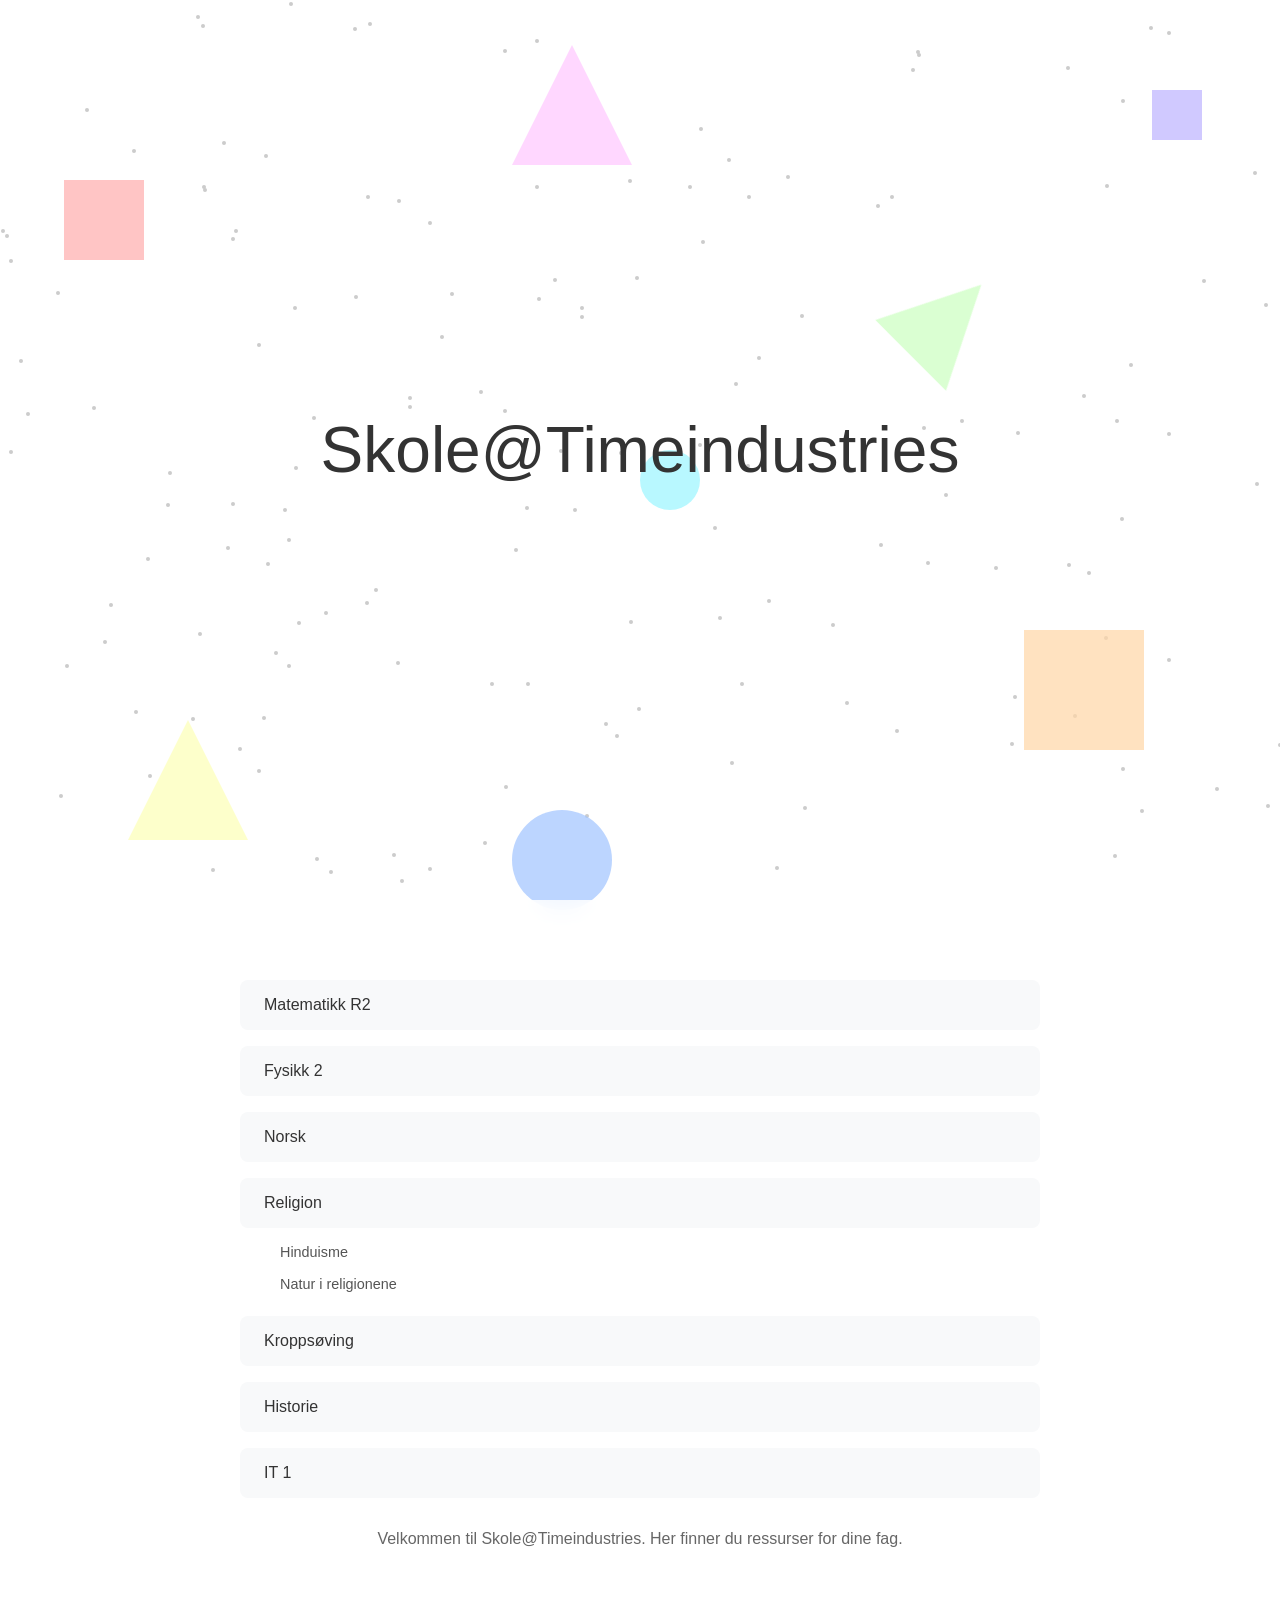
==== index.html @ 00f5d320 "initial commit - added basic homepage and pages for mindmaps" ====
<!DOCTYPE html>
<html lang="en">
<head>
    <meta charset="UTF-8">
    <meta name="viewport" content="width=device-width, initial-scale=1.0">
    <title>Skole@Timeindustries</title>
    <link rel="stylesheet" href="style.css">
    <script src="script.js" defer></script>
</head>
<body>
    <div id="dots-container"></div>
    <div class="shape square" style="top: 20%; left: 5%; width: 80px; height: 80px; background: #ffadad;"></div>
    <div class="shape square" style="top: 70%; left: 80%; width: 120px; height: 120px; background: #ffd6a5;"></div>
    <div class="shape triangle" style="top: 80%; left: 10%; border-bottom-color: #fdffb6;"></div>
    <div class="shape triangle" style="top: 30%; left: 70%; width: 0; height: 0; border-left: 50px solid transparent; border-right: 50px solid transparent; border-bottom: 100px solid #caffbf; transform: rotate(45deg);"></div>
    <div class="shape circle" style="top: 50%; left: 50%; width: 60px; height: 60px; background: #9bf6ff;"></div>
    <div class="shape circle" style="top: 90%; left: 40%; width: 100px; height: 100px; background: #a0c4ff;"></div>
    <div class="shape square" style="top: 10%; left: 90%; width: 50px; height: 50px; background: #bdb2ff;"></div>
    <div class="shape triangle" style="top: 5%; left: 40%; border-bottom-color: #ffc6ff;"></div>

    <header class="hero">
        <h1>Skole@Timeindustries</h1>
    </header>

    <main class="content">
        <nav>
            <ul class="topic-list">
                <li><a href="#">Matematikk R2</a></li>
                <li><a href="#">Fysikk 2</a></li>
                <li><a href="#">Norsk</a></li>
                <li>
                    <a href="#">Religion</a>
                    <ul class="sub-topic-list">
                        <li><a href="Religion/hinduisme_tankekart.html">Hinduisme</a></li>
                        <li><a href="Religion/natur_tankekart.html">Natur i religionene</a></li>
                    </ul>
                </li>
                <li><a href="#">Kroppsøving</a></li>
                <li><a href="#">Historie</a></li>
                <li><a href="#">IT 1</a></li>
            </ul>
        </nav>
        <p>Velkommen til Skole@Timeindustries. Her finner du ressurser for dine fag.</p>
    </main>
</body>
</html>
---- style.css ----
/* General Body Styling */
body {
    font-family: 'Helvetica Neue', Arial, sans-serif;
    background-color: #fff;
    color: #333;
    margin: 0;
    padding: 0;
    scroll-behavior: smooth;
    overflow-x: hidden;
}

/* Dots Background */
#dots-container {
    position: fixed;
    top: 0;
    left: 0;
    width: 100%;
    height: 100%;
    z-index: -2;
}

.dot {
    position: absolute;
    width: 4px;
    height: 4px;
    background-color: #ccc;
    border-radius: 50%;
    transition: transform 0.5s ease-out;
}


/* Decorative Shapes */
.shape {
    position: absolute;
    opacity: 0.7;
    z-index: -1;
    animation: float 8s ease-in-out infinite;
}

.circle {
    border-radius: 50%;
}

.square {
    border-radius: 0;
}

.triangle {
    width: 0;
    height: 0;
    background: transparent;
    border-left: 60px solid transparent;
    border-right: 60px solid transparent;
    border-bottom: 120px solid; /* color is set inline */
}


@keyframes float {
    0% { transform: translateY(0px) rotate(0deg); }
    50% { transform: translateY(-25px) rotate(15deg); }
    100% { transform: translateY(0px) rotate(0deg); }
}


/* Hero Header */
.hero {
    height: 100vh;
    display: flex;
    align-items: center;
    justify-content: center;
    text-align: center;
    position: relative;
}

.hero h1 {
    font-size: 4rem;
    font-weight: 300;
}

/* Main Content */
.content {
    padding: 4rem 2rem;
    max-width: 800px;
    margin: 0 auto;
    position: relative;
    background: rgba(255, 255, 255, 0.8);
    backdrop-filter: blur(10px);
    border-radius: 15px;
}

/* Navigation Menu Styling */
nav {
    margin-bottom: 2rem;
}

ul.topic-list {
    list-style: none;
    padding: 0;
}

ul.topic-list > li {
    margin-bottom: 1rem;
}

ul.topic-list > li > a {
    display: block;
    padding: 1rem 1.5rem;
    color: #333;
    background-color: #f8f9fa;
    text-decoration: none;
    font-weight: 500;
    border-radius: 8px;
    transition: background-color 0.3s ease, transform 0.2s ease;
}

ul.topic-list > li > a:hover {
    background-color: #e9ecef;
    transform: translateY(-2px);
}

ul.sub-topic-list {
    list-style: none;
    padding-left: 1.5rem;
    margin-top: 0.5rem;
}

ul.sub-topic-list li a {
    display: block;
    padding: 0.5rem 1rem;
    text-decoration: none;
    color: #555;
    font-size: 0.9rem;
}

ul.sub-topic-list li a:hover {
    color: #000;
}

main p {
    text-align: center;
    color: #666;
}

/* Responsive Design */
@media (max-width: 768px) {
    .hero h1 {
        font-size: 3rem;
    }

    .content {
        padding: 3rem 1.5rem;
        width: 90%;
    }

    .shape {
        width: 100px !important;
        height: 100px !important;
        opacity: 0.5;
    }
    .triangle {
        border-left-width: 50px !important;
        border-right-width: 50px !important;
        border-bottom-width: 100px !important;
    }
}

@media (max-width: 480px) {
    .hero h1 {
        font-size: 2.2rem;
    }

    .content {
        padding: 2rem 1rem;
        width: 95%;
        background: rgba(255, 255, 255, 0.9);
        backdrop-filter: blur(5px);
    }

    ul.topic-list > li > a {
        padding: 0.8rem 1rem;
        font-size: 1rem;
    }

    ul.sub-topic-list li a {
        padding: 0.4rem 0.8rem;
        font-size: 0.85rem;
    }

    .shape {
        width: 60px !important;
        height: 60px !important;
    }
    .triangle {
        border-left-width: 30px !important;
        border-right-width: 30px !important;
        border-bottom-width: 60px !important;
    }

    /* Hide some shapes on very small screens to reduce clutter */
    .shape.square[style*="left: 80%"],
    .shape.triangle[style*="left: 70%"] {
        display: none;
    }
}
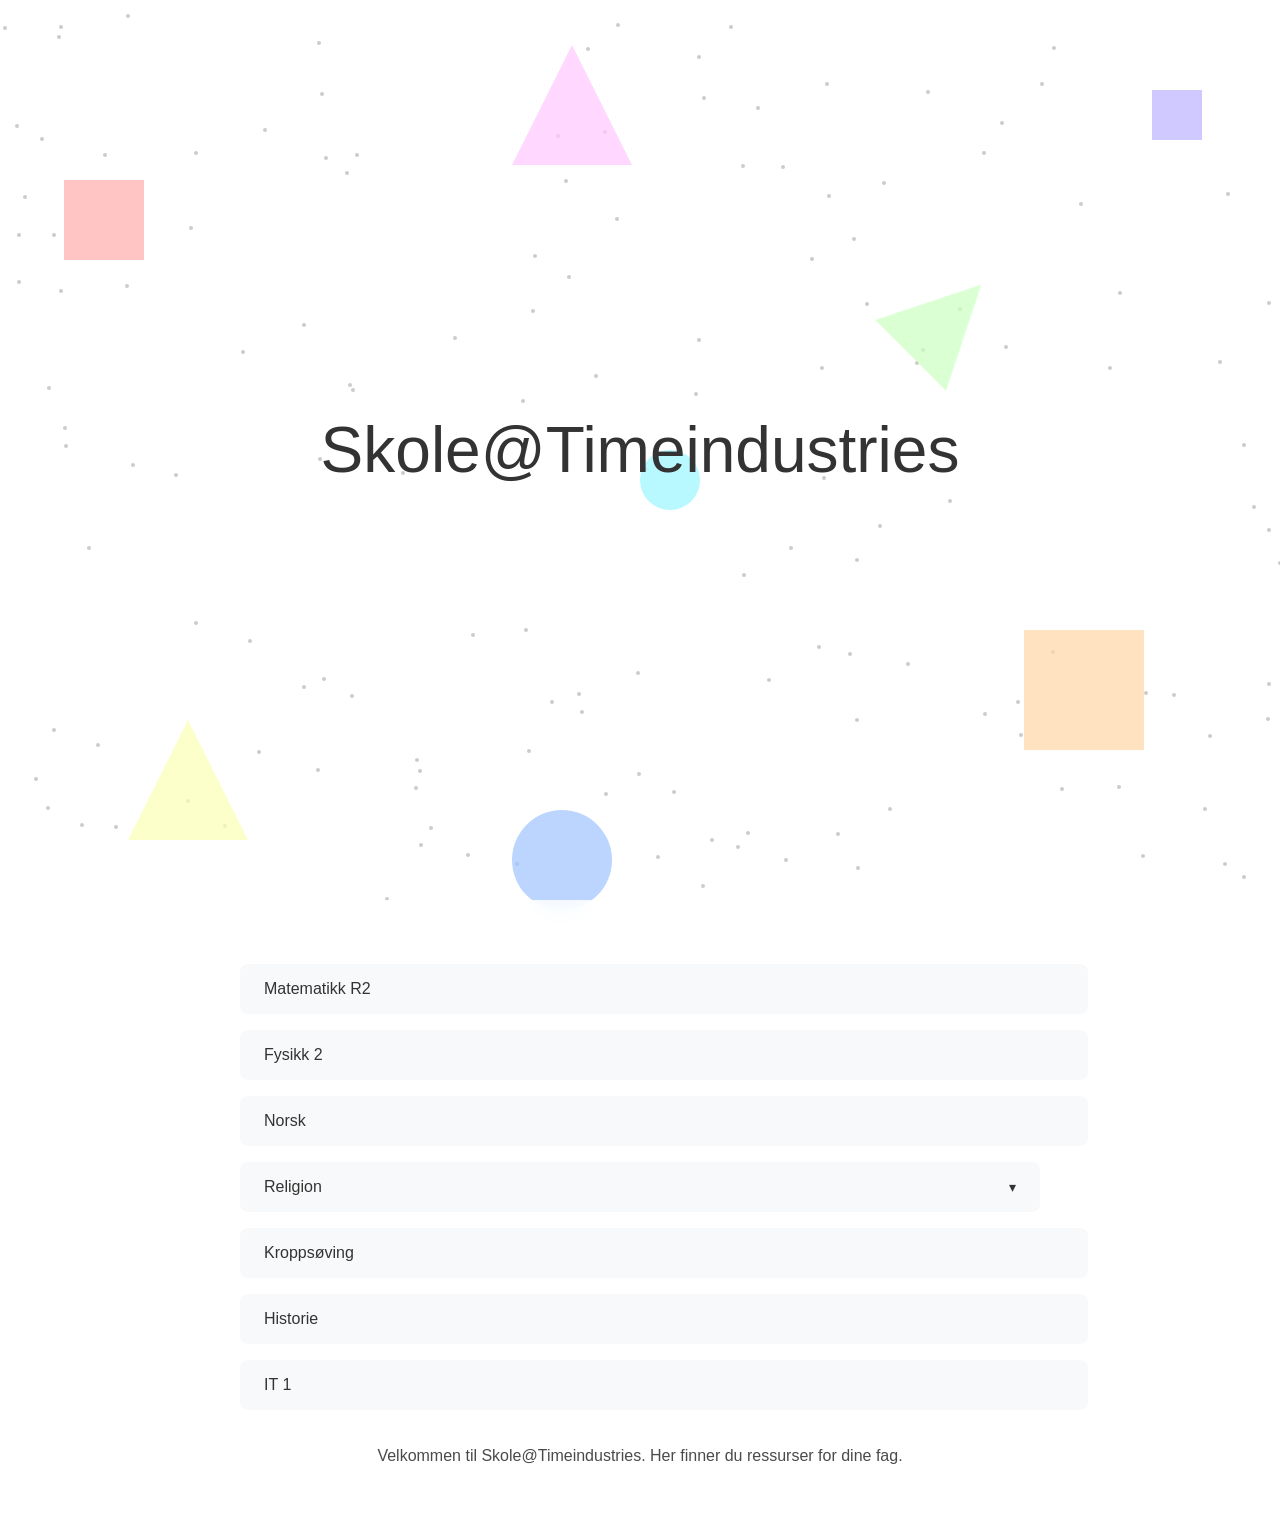
==== commit 3f711b56: "fixed submenus" ====
--- a/index.html
+++ b/index.html
@@ -28,9 +28,16 @@
                 <li><a href="#">Matematikk R2</a></li>
                 <li><a href="#">Fysikk 2</a></li>
                 <li><a href="#">Norsk</a></li>
-                <li>
-                    <a href="#">Religion</a>
-                    <ul class="sub-topic-list">
+                <li class="has-submenu">
+                    <button
+                        type="button"
+                        class="submenu-toggle"
+                        aria-expanded="false"
+                        aria-controls="religion-submenu"
+                    >
+                        Religion
+                    </button>
+                    <ul id="religion-submenu" class="sub-topic-list" hidden>
                         <li><a href="Religion/hinduisme_tankekart.html">Hinduisme</a></li>
                         <li><a href="Religion/natur_tankekart.html">Natur i religionene</a></li>
                     </ul>
--- a/style.css
+++ b/style.css
@@ -93,17 +93,21 @@
     margin-bottom: 2rem;
 }
 
-ul.topic-list {
+.topic-list,
+.sub-topic-list {
     list-style: none;
+    margin: 0;
     padding: 0;
 }
 
-ul.topic-list > li {
+.topic-list > li {
     margin-bottom: 1rem;
 }
 
-ul.topic-list > li > a {
+.topic-list > li > a,
+.submenu-toggle {
     display: block;
+    width: 100%;
     padding: 1rem 1.5rem;
     color: #333;
     background-color: #f8f9fa;
@@ -111,34 +115,70 @@
     font-weight: 500;
     border-radius: 8px;
     transition: background-color 0.3s ease, transform 0.2s ease;
-}
-
-ul.topic-list > li > a:hover {
+    border: none;
+    text-align: left;
+    font: inherit;
+    cursor: pointer;
+}
+
+.topic-list > li > a:hover,
+.submenu-toggle:hover,
+.submenu-toggle:focus-visible {
     background-color: #e9ecef;
     transform: translateY(-2px);
 }
 
-ul.sub-topic-list {
-    list-style: none;
-    padding-left: 1.5rem;
-    margin-top: 0.5rem;
-}
-
-ul.sub-topic-list li a {
+.submenu-toggle {
+    display: flex;
+    align-items: center;
+    justify-content: space-between;
+}
+
+.submenu-toggle::after {
+    content: "▾";
+    font-size: 0.9rem;
+    transition: transform 0.2s ease;
+}
+
+.has-submenu.is-open .submenu-toggle::after {
+    transform: rotate(180deg);
+}
+
+.sub-topic-list {
+    margin-top: 0.6rem;
+    padding: 0.75rem;
+    background-color: #fff;
+    border-radius: 8px;
+    box-shadow: 0 4px 12px rgba(0, 0, 0, 0.12);
+    display: grid;
+    gap: 0.5rem;
+}
+
+.sub-topic-list[hidden] {
+    display: none;
+}
+
+.sub-topic-list li a {
     display: block;
-    padding: 0.5rem 1rem;
+    padding: 0.65rem 1rem;
+    background-color: #f2f4f6;
+    color: #555;
+    border-radius: 6px;
     text-decoration: none;
-    color: #555;
-    font-size: 0.9rem;
-}
-
-ul.sub-topic-list li a:hover {
+    transition: background-color 0.2s ease, color 0.2s ease;
+}
+
+.sub-topic-list li a:hover,
+.sub-topic-list li a:focus-visible {
+    background-color: #e6eaee;
     color: #000;
 }
 
 main p {
     text-align: center;
-    color: #666;
+    margin: 0;
+    line-height: 1.7;
+    color: #4a4a4a;
 }
 
 /* Responsive Design */
@@ -176,12 +216,17 @@
         backdrop-filter: blur(5px);
     }
 
-    ul.topic-list > li > a {
+    .topic-list > li > a,
+    .submenu-toggle {
         padding: 0.8rem 1rem;
         font-size: 1rem;
     }
 
-    ul.sub-topic-list li a {
+    .sub-topic-list {
+        padding: 0.55rem;
+    }
+
+    .sub-topic-list li a {
         padding: 0.4rem 0.8rem;
         font-size: 0.85rem;
     }
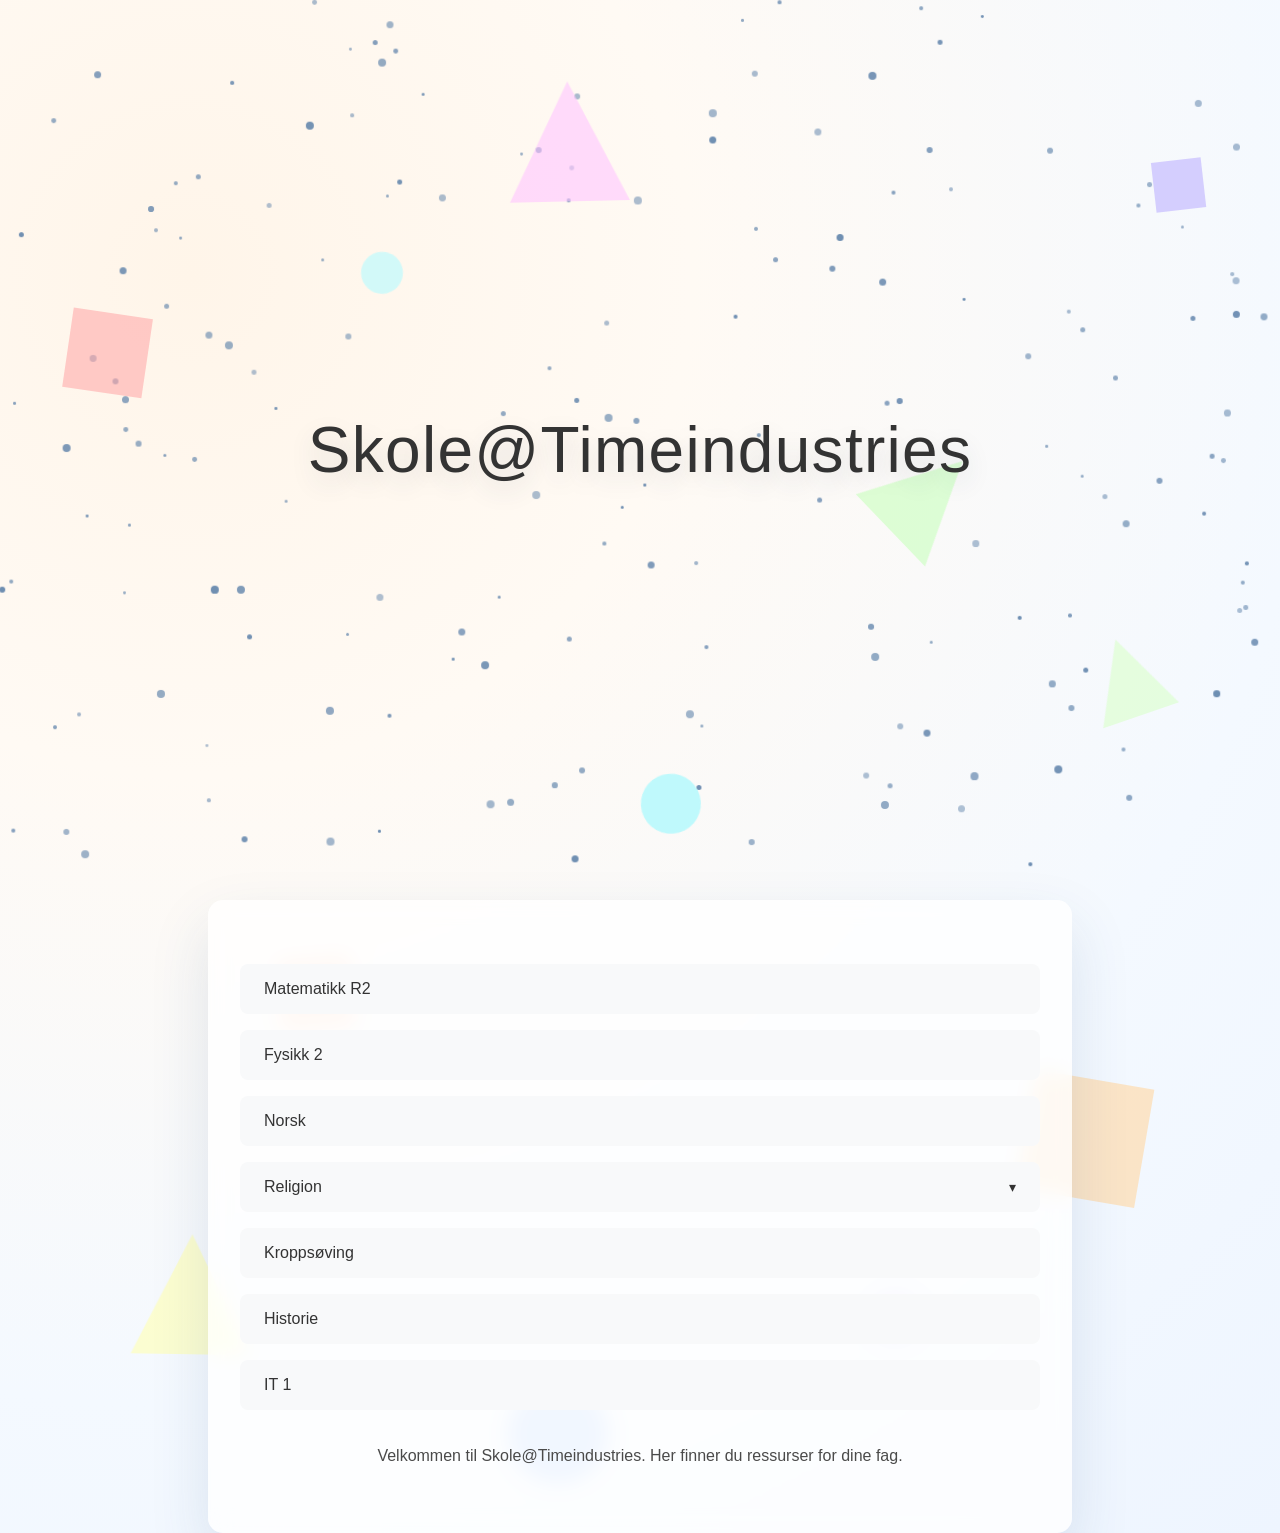
==== commit f0981f84: "Added gravity" ====
--- a/index.html
+++ b/index.html
@@ -17,6 +17,10 @@
     <div class="shape circle" style="top: 90%; left: 40%; width: 100px; height: 100px; background: #a0c4ff;"></div>
     <div class="shape square" style="top: 10%; left: 90%; width: 50px; height: 50px; background: #bdb2ff;"></div>
     <div class="shape triangle" style="top: 5%; left: 40%; border-bottom-color: #ffc6ff;"></div>
+    <div class="shape circle" style="top: 16%; left: 28%; width: 42px; height: 42px; background: #b7f8ff;"></div>
+    <div class="shape square" style="top: 62%; left: 22%; width: 74px; height: 74px; background: #ffd5bf;"></div>
+    <div class="shape triangle" style="top: 42%; left: 86%; border-left: 40px solid transparent; border-right: 40px solid transparent; border-bottom: 80px solid #d9ffcc; transform: rotate(-18deg);"></div>
+    <div class="shape circle" style="top: 84%; left: 68%; width: 52px; height: 52px; background: #d5d0ff;"></div>
 
     <header class="hero">
         <h1>Skole@Timeindustries</h1>
--- a/style.css
+++ b/style.css
@@ -1,12 +1,20 @@
 /* General Body Styling */
 body {
     font-family: 'Helvetica Neue', Arial, sans-serif;
-    background-color: #fff;
+    background: radial-gradient(circle at 15% 18%, #fff5e9 0%, #fffaf4 30%, #f4f9ff 68%, #eef5ff 100%);
+    --dot-color: #5a7fa8;
     color: #333;
     margin: 0;
     padding: 0;
     scroll-behavior: smooth;
     overflow-x: hidden;
+    min-height: 100vh;
+    position: relative;
+    isolation: isolate;
+}
+
+html {
+    scroll-snap-type: y proximity;
 }
 
 /* Dots Background */
@@ -16,25 +24,30 @@
     left: 0;
     width: 100%;
     height: 100%;
-    z-index: -2;
+    z-index: 0;
+    pointer-events: none;
+    opacity: 0.98;
 }
 
 .dot {
     position: absolute;
     width: 4px;
     height: 4px;
-    background-color: #ccc;
+    background: var(--dot-color);
     border-radius: 50%;
-    transition: transform 0.5s ease-out;
+    box-shadow: 0 0 0 1px rgba(255, 255, 255, 0.08);
+    will-change: transform;
 }
 
 
 /* Decorative Shapes */
 .shape {
     position: absolute;
-    opacity: 0.7;
-    z-index: -1;
-    animation: float 8s ease-in-out infinite;
+    opacity: 0.62;
+    z-index: 1;
+    filter: saturate(1.03) contrast(1.02);
+    will-change: transform;
+    pointer-events: none;
 }
 
 .circle {
@@ -70,11 +83,16 @@
     justify-content: center;
     text-align: center;
     position: relative;
+    z-index: 2;
+    scroll-snap-align: start;
+    scroll-snap-stop: always;
 }
 
 .hero h1 {
     font-size: 4rem;
     font-weight: 300;
+    letter-spacing: 0.02em;
+    text-shadow: 0 10px 26px rgba(44, 67, 95, 0.14);
 }
 
 /* Main Content */
@@ -83,9 +101,12 @@
     max-width: 800px;
     margin: 0 auto;
     position: relative;
-    background: rgba(255, 255, 255, 0.8);
+    z-index: 2;
+    background: rgba(255, 255, 255, 0.78);
     backdrop-filter: blur(10px);
     border-radius: 15px;
+    scroll-snap-align: start;
+    box-shadow: 0 26px 60px rgba(41, 77, 124, 0.13);
 }
 
 /* Navigation Menu Styling */
@@ -108,6 +129,7 @@
 .submenu-toggle {
     display: block;
     width: 100%;
+    box-sizing: border-box;
     padding: 1rem 1.5rem;
     color: #333;
     background-color: #f8f9fa;
@@ -146,6 +168,8 @@
 
 .sub-topic-list {
     margin-top: 0.6rem;
+    width: 100%;
+    box-sizing: border-box;
     padding: 0.75rem;
     background-color: #fff;
     border-radius: 8px;
@@ -183,13 +207,20 @@
 
 /* Responsive Design */
 @media (max-width: 768px) {
+    html {
+        scroll-snap-type: y mandatory;
+    }
+
     .hero h1 {
         font-size: 3rem;
     }
 
     .content {
+        min-height: 100vh;
         padding: 3rem 1.5rem;
         width: 90%;
+        border-radius: 18px;
+        box-shadow: 0 20px 36px rgba(0, 0, 0, 0.08);
     }
 
     .shape {
@@ -205,15 +236,24 @@
 }
 
 @media (max-width: 480px) {
+    body {
+        background: radial-gradient(circle at 20% 25%, #fff8f0 0%, #ffffff 42%, #f8fbff 100%);
+    }
+
     .hero h1 {
-        font-size: 2.2rem;
+        font-size: clamp(1.85rem, 7.5vw, 2.3rem);
+        line-height: 1.2;
+        padding: 0 0.8rem;
     }
 
     .content {
-        padding: 2rem 1rem;
+        min-height: 100vh;
+        padding: 2.3rem 1rem;
         width: 95%;
-        background: rgba(255, 255, 255, 0.9);
-        backdrop-filter: blur(5px);
+        margin: 0 auto;
+        background: rgba(255, 255, 255, 0.93);
+        backdrop-filter: blur(8px);
+        border-radius: 16px 16px 0 0;
     }
 
     .topic-list > li > a,
@@ -234,6 +274,7 @@
     .shape {
         width: 60px !important;
         height: 60px !important;
+        opacity: 0.45;
     }
     .triangle {
         border-left-width: 30px !important;
@@ -241,9 +282,41 @@
         border-bottom-width: 60px !important;
     }
 
-    /* Hide some shapes on very small screens to reduce clutter */
-    .shape.square[style*="left: 80%"],
+    .shape.square[style*="left: 80%"] {
+        left: 71% !important;
+        top: 66% !important;
+    }
+
+    .shape.square[style*="left: 90%"] {
+        left: 78% !important;
+        top: 9% !important;
+    }
+
     .shape.triangle[style*="left: 70%"] {
-        display: none;
-    }
-}
+        left: 58% !important;
+        top: 26% !important;
+    }
+
+    .shape.circle[style*="top: 90%"] {
+        top: 82% !important;
+        left: 33% !important;
+    }
+
+    .shape.triangle[style*="top: 80%"] {
+        top: 74% !important;
+    }
+
+    /* Keep all decorative shapes visible after mobile repositioning. */
+}
+
+@media (prefers-reduced-motion: reduce) {
+    html {
+        scroll-snap-type: none;
+    }
+
+    .shape,
+    .dot {
+        animation: none;
+        transition: none;
+    }
+}
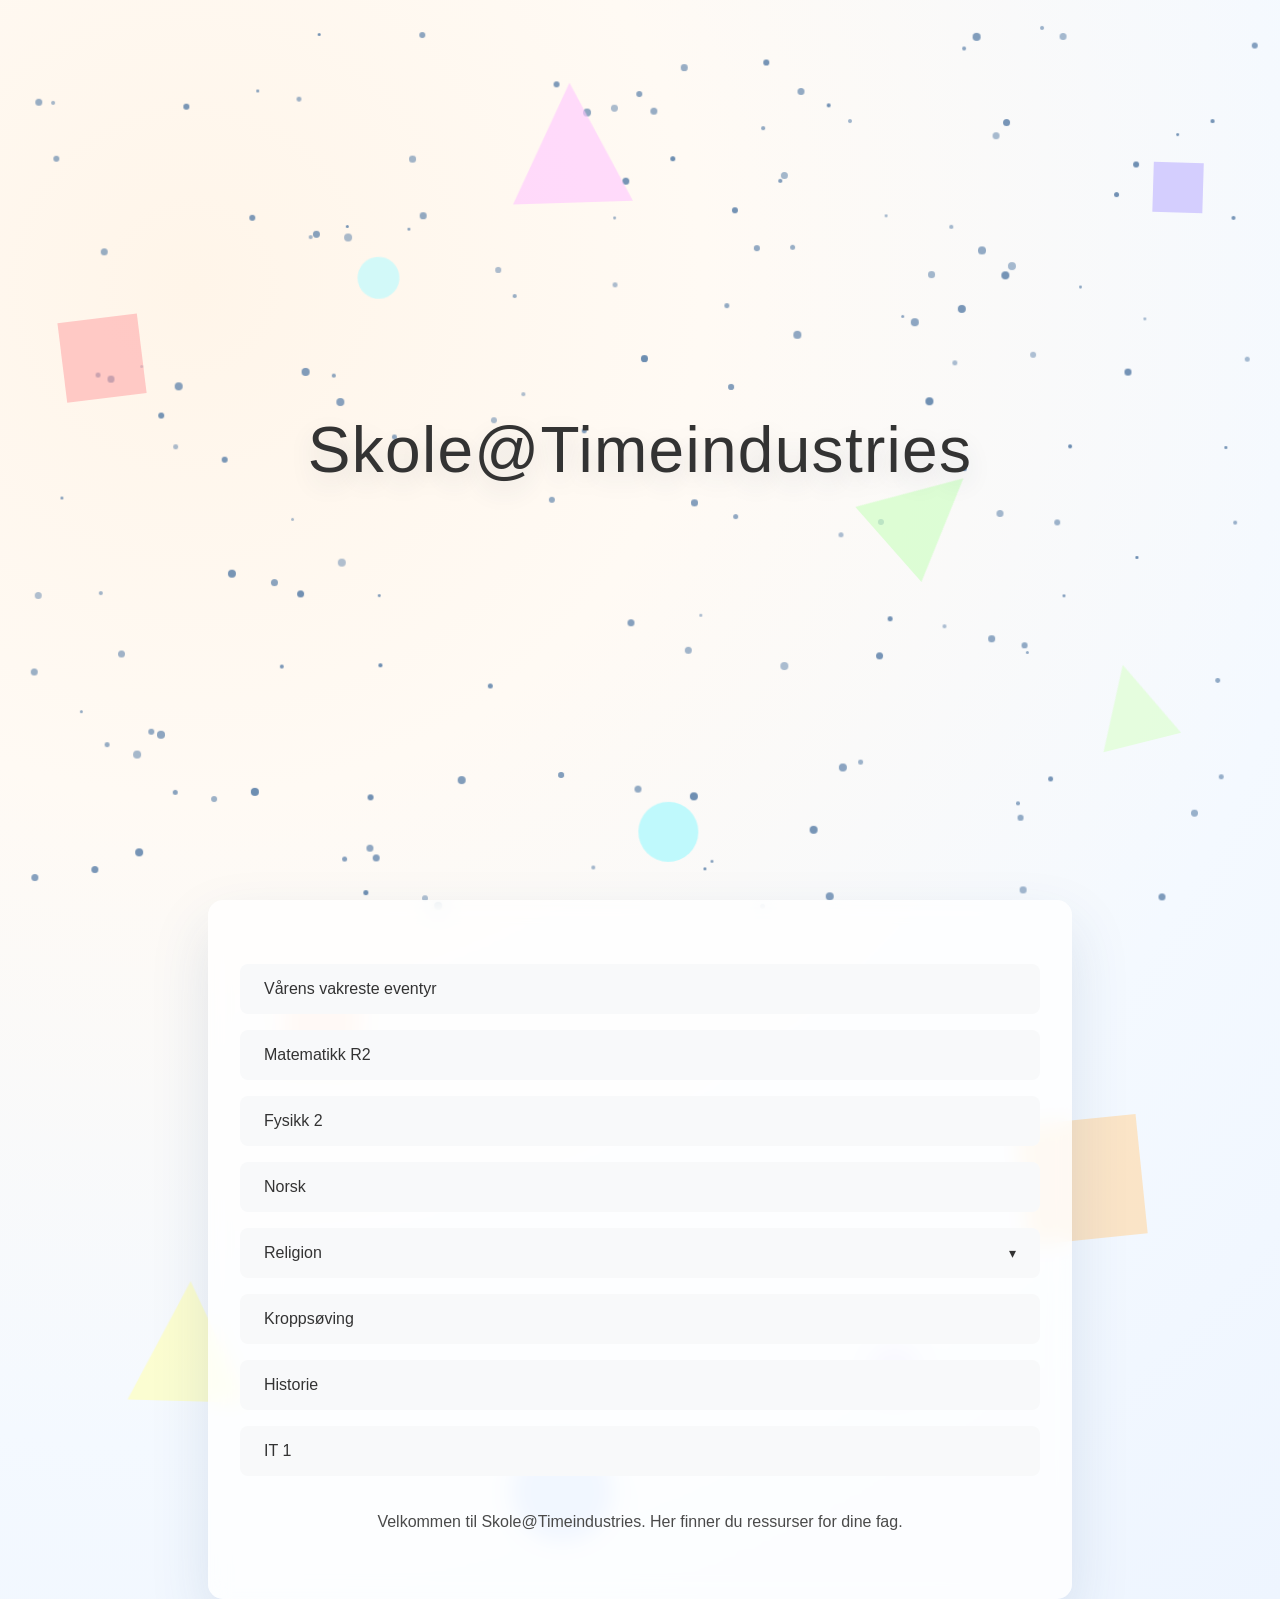
==== commit ba8bfe3e: "Added timeline" ====
--- a/index.html
+++ b/index.html
@@ -29,6 +29,7 @@
     <main class="content">
         <nav>
             <ul class="topic-list">
+                <li><a href="tidslinje.html">Vårens vakreste eventyr</a></li>
                 <li><a href="#">Matematikk R2</a></li>
                 <li><a href="#">Fysikk 2</a></li>
                 <li><a href="#">Norsk</a></li>
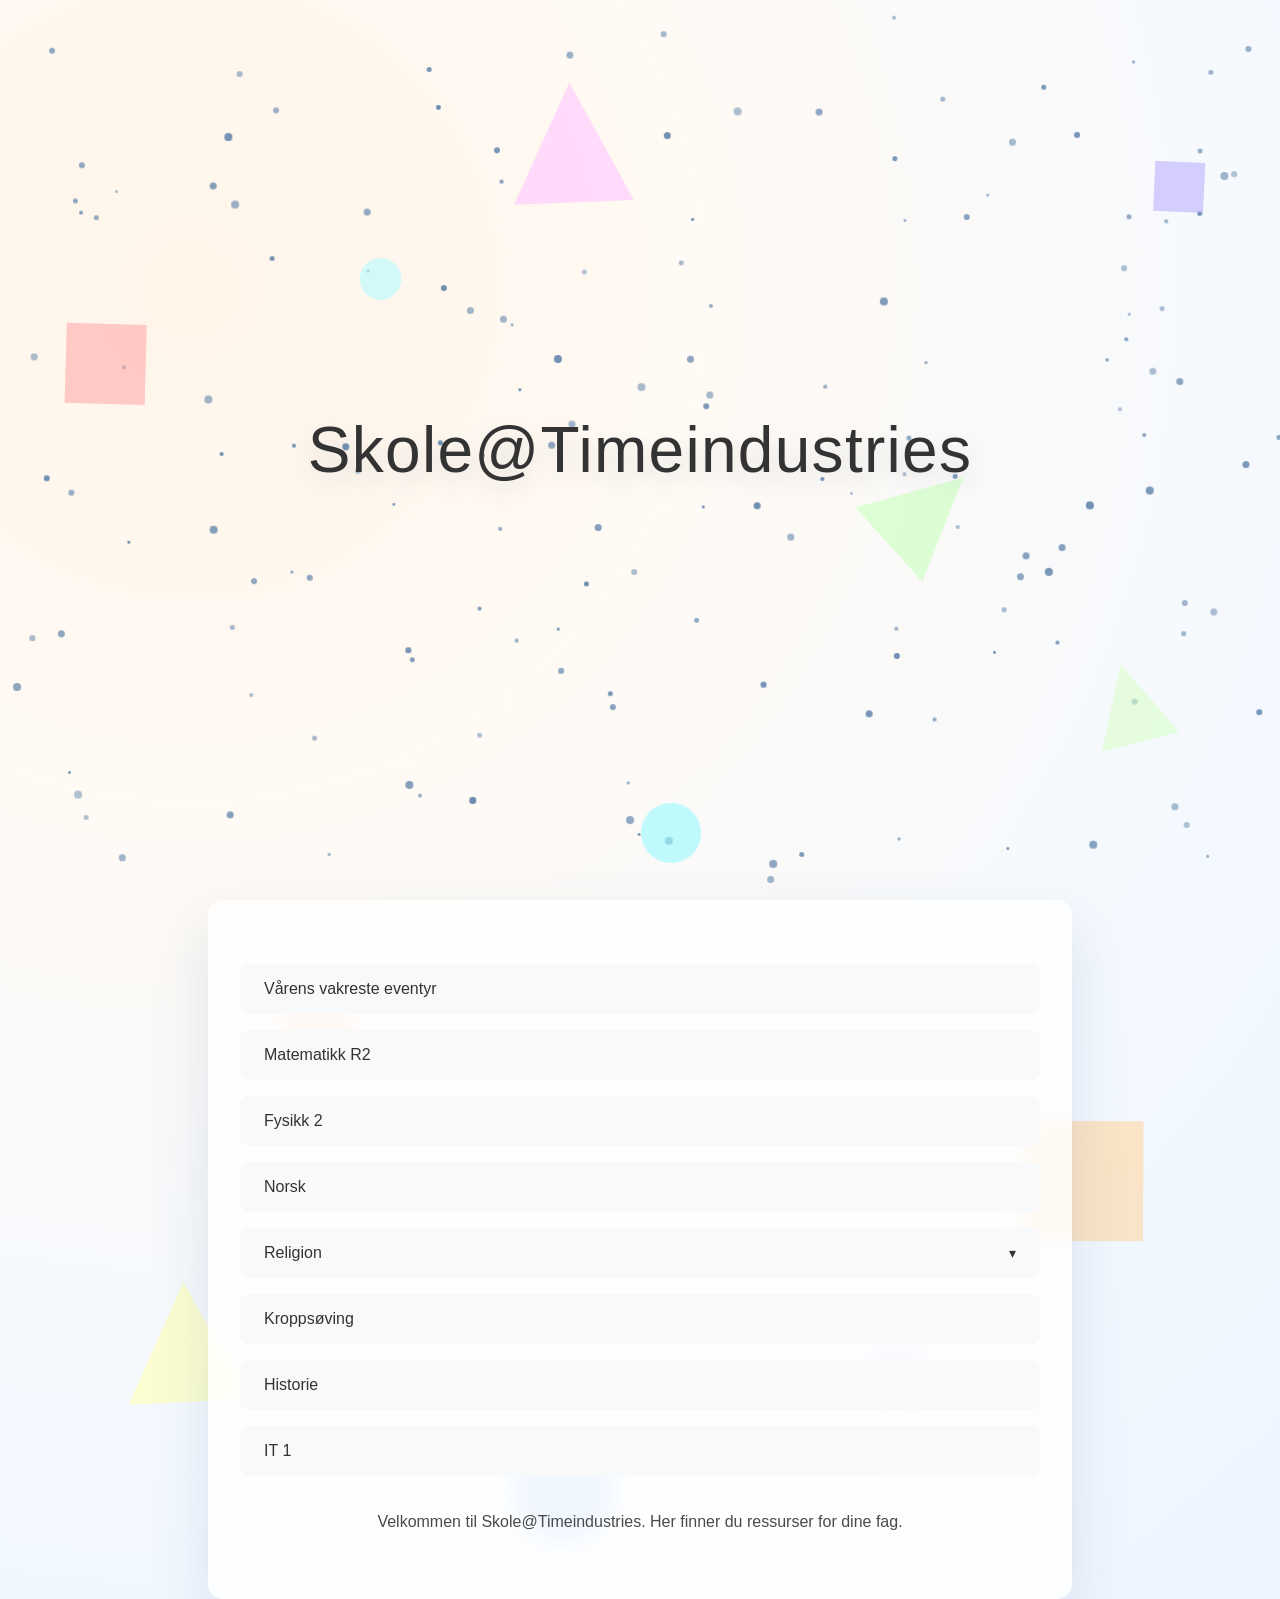
==== commit fc2e72a3: "Added matematikk-oversikt" ====
--- a/index.html
+++ b/index.html
@@ -30,7 +30,7 @@
         <nav>
             <ul class="topic-list">
                 <li><a href="tidslinje.html">Vårens vakreste eventyr</a></li>
-                <li><a href="#">Matematikk R2</a></li>
+                <li><a href="Matematikk/r2_oppsummering.html">Matematikk R2</a></li>
                 <li><a href="#">Fysikk 2</a></li>
                 <li><a href="#">Norsk</a></li>
                 <li class="has-submenu">
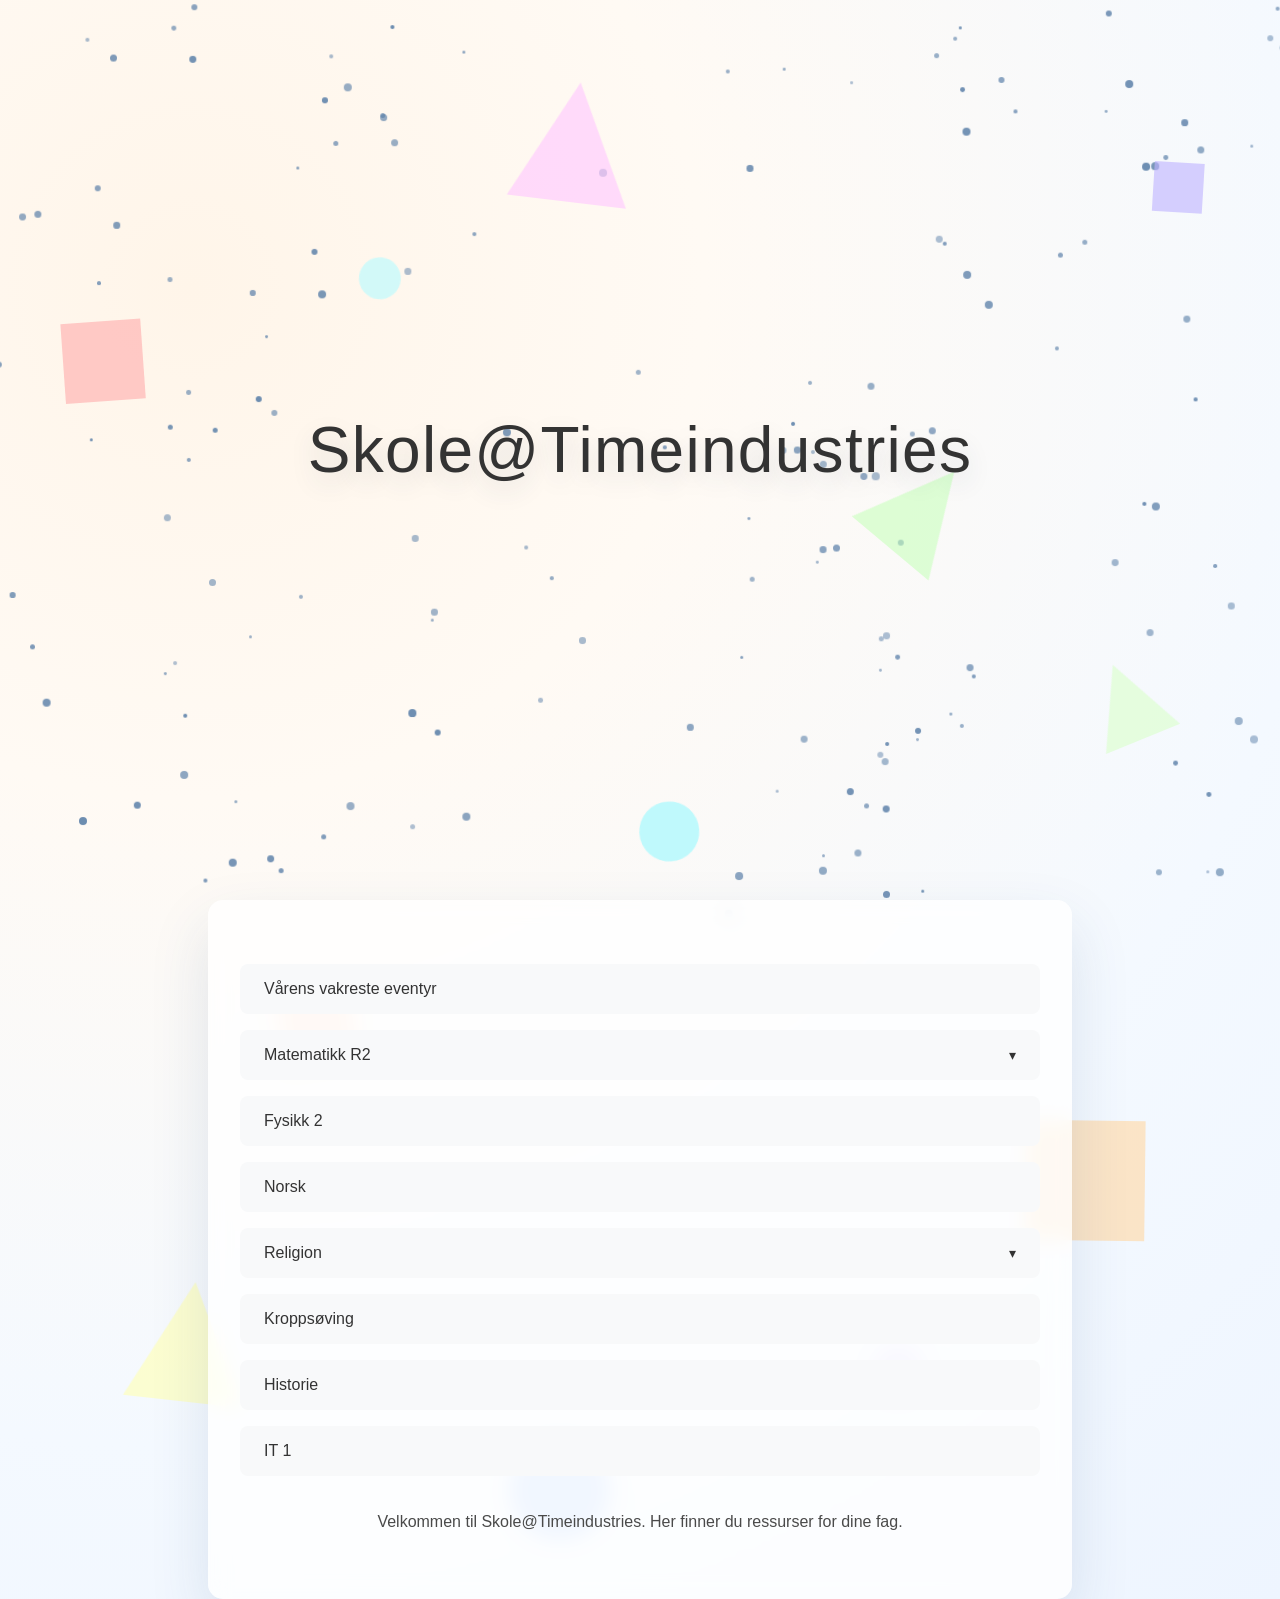
==== commit c65d2fe4: "La til presentasjon av tema som markmap for matematikk r2 muntlig" ====
--- a/index.html
+++ b/index.html
@@ -30,7 +30,23 @@
         <nav>
             <ul class="topic-list">
                 <li><a href="tidslinje.html">Vårens vakreste eventyr</a></li>
-                <li><a href="Matematikk/r2_oppsummering.html">Matematikk R2</a></li>
+                <li class="has-submenu">
+                    <button
+                        type="button"
+                        class="submenu-toggle"
+                        aria-expanded="false"
+                        aria-controls="matematikk-submenu"
+                    >
+                        Matematikk R2
+                    </button>
+                    <ul id="matematikk-submenu" class="sub-topic-list" hidden>
+                        <li><a href="Matematikk/r2_oppsummering.html">Komplett oppsummering</a></li>
+                        <li><a href="Matematikk/trigonometri-r2.html">Trigonometri</a></li>
+                        <li><a href="Matematikk/vektorer-areal-volum.html">Vektorer, areal og volum</a></li>
+                        <li><a href="Matematikk/ligninger-parameterfremstillinger-3d.html">Ligninger og parameterfremstillinger i 3D</a></li>
+                        <li><a href="Matematikk/tallfolger-og-rekker.html">Tallfølger og rekker</a></li>
+                    </ul>
+                </li>
                 <li><a href="#">Fysikk 2</a></li>
                 <li><a href="#">Norsk</a></li>
                 <li class="has-submenu">
